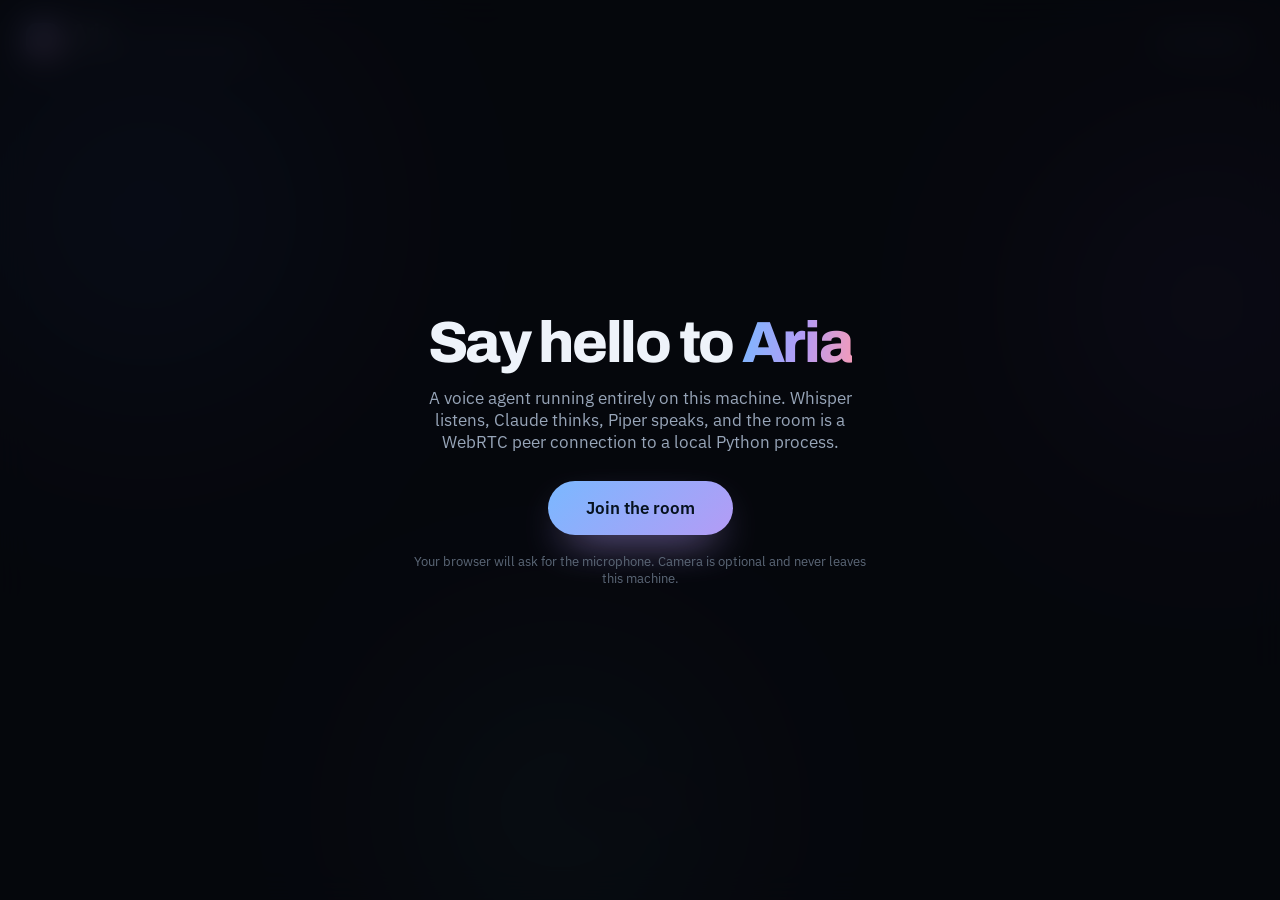
==== demos/03_voice_agent/web/index.html @ 54151c0b "demos: desktop RPA, Selenium web automation, self-hosted WebRTC voice agent 01 RPA        PyAutoGUI " ====
<!doctype html>
<html lang="en">
<head>
<meta charset="utf-8">
<meta name="viewport" content="width=device-width, initial-scale=1">
<title>Aria — live room</title>
<link rel="preconnect" href="https://fonts.googleapis.com">
<link rel="preconnect" href="https://fonts.gstatic.com" crossorigin>
<link rel="stylesheet" href="https://fonts.googleapis.com/css2?family=Archivo:wght@500;600;700;800&family=IBM+Plex+Sans:wght@400;500;600&display=swap">
<style>
:root{
  --bg:#06080D; --bg-2:#0B1018; --surface:#121927; --line:#1F2A3A;
  --txt:#EEF3FA; --txt-2:#97A5B8; --txt-3:#63718400;
  --blue:#7AB8FF; --violet:#B49BF5; --teal:#5FD9C4; --amber:#F5BE8B; --pink:#F49BB8; --green:#8FE39A;
  --ease:cubic-bezier(.16,1,.3,1);
  --fd:"Archivo",system-ui,sans-serif; --fb:"IBM Plex Sans",system-ui,sans-serif;
}
*,*::before,*::after{ box-sizing:border-box; }
html,body{ height:100%; }
body{
  margin:0; background:var(--bg); color:var(--txt); font-family:var(--fb);
  overflow:hidden; -webkit-font-smoothing:antialiased;
}

/* ---------- ambient field ---------- */
.aurora{ position:fixed; inset:-20%; z-index:0; filter:blur(90px); opacity:.55; pointer-events:none; }
.aurora i{
  position:absolute; border-radius:50%; display:block; mix-blend-mode:screen;
  animation:drift 22s var(--ease) infinite alternate;
}
.aurora i:nth-child(1){ width:46vw; height:46vw; left:6%;  top:8%;  background:radial-gradient(circle,#2F6CBF,transparent 66%); animation-duration:26s; }
.aurora i:nth-child(2){ width:40vw; height:40vw; right:4%; top:18%; background:radial-gradient(circle,#6B4FB0,transparent 66%); animation-duration:31s; animation-delay:-6s; }
.aurora i:nth-child(3){ width:38vw; height:38vw; left:32%; bottom:2%; background:radial-gradient(circle,#2C8C7E,transparent 66%); animation-duration:24s; animation-delay:-12s; }
@keyframes drift{
  from{ transform:translate3d(0,0,0) scale(1); }
  to  { transform:translate3d(6vw,-5vh,0) scale(1.22); }
}
.grid{
  position:fixed; inset:0; z-index:1; pointer-events:none; opacity:.16;
  background-image:linear-gradient(var(--line) 1px,transparent 1px),linear-gradient(90deg,var(--line) 1px,transparent 1px);
  background-size:64px 64px;
  -webkit-mask-image:radial-gradient(ellipse 70% 60% at 50% 45%,#000,transparent 78%);
          mask-image:radial-gradient(ellipse 70% 60% at 50% 45%,#000,transparent 78%);
}

/* ---------- stage ---------- */
.stage{ position:relative; z-index:2; height:100%; display:grid; grid-template-rows:auto 1fr auto; }

.bar{ display:flex; align-items:center; justify-content:space-between; gap:16px; padding:20px 26px; flex-wrap:wrap; }
.brandline{ display:flex; align-items:center; gap:12px; }
.orb{
  width:34px; height:34px; border-radius:11px;
  background:linear-gradient(140deg,var(--blue),var(--violet) 50%,var(--pink));
  box-shadow:0 0 28px -6px var(--violet);
  animation:breathe 4s var(--ease) infinite;
}
@keyframes breathe{ 0%,100%{ transform:scale(.92) rotate(0deg) } 50%{ transform:scale(1.05) rotate(8deg) } }
.brandline b{ font-family:var(--fd); font-weight:800; font-size:20px; letter-spacing:-.03em; display:block; line-height:1.1; }
.brandline span{ font-size:13px; color:var(--txt-2); }

.badges{ display:flex; gap:8px; flex-wrap:wrap; }
.badge{
  font-size:12.5px; color:var(--txt-2); border:1px solid var(--line);
  background:rgba(18,25,39,.7); padding:7px 13px; border-radius:100px; backdrop-filter:blur(8px);
  display:inline-flex; align-items:center; gap:7px; white-space:nowrap;
}
.badge b{ color:var(--txt); font-weight:600; }
.badge .d{ width:6px; height:6px; border-radius:50%; background:var(--teal); }

/* ---------- avatar ---------- */
.field{ position:relative; display:grid; place-items:center; min-height:0; }
#scene{ position:absolute; inset:0; width:100%; height:100%; }

.rings{ position:absolute; width:min(60vh,60vw); aspect-ratio:1; pointer-events:none; }
.rings i{
  position:absolute; inset:0; border-radius:50%; border:1px solid var(--blue);
  opacity:0; transform:scale(.62);
  animation:ripple 3.4s var(--ease) infinite;
}
.rings i:nth-child(2){ animation-delay:1.13s; border-color:var(--violet); }
.rings i:nth-child(3){ animation-delay:2.26s; border-color:var(--teal); }
@keyframes ripple{
  0%   { opacity:0;   transform:scale(.62); }
  18%  { opacity:.42; }
  100% { opacity:0;   transform:scale(1.28); }
}
body.speaking .rings i{ animation-duration:1.5s; }

.statepill{
  position:absolute; bottom:22px; left:50%; transform:translateX(-50%);
  display:inline-flex; align-items:center; gap:11px; padding:10px 20px;
  border-radius:100px; border:1px solid var(--line); background:rgba(11,16,24,.82);
  backdrop-filter:blur(12px); font-size:14px; color:var(--txt-2); white-space:nowrap;
  transition:border-color .5s var(--ease), color .5s var(--ease);
}
.statepill .dot{ width:9px; height:9px; border-radius:50%; background:var(--txt-2); transition:background .4s var(--ease), box-shadow .4s var(--ease); }
body.listening .statepill{ border-color:#2A4A63; color:var(--blue); }
body.listening .statepill .dot{ background:var(--blue); box-shadow:0 0 14px var(--blue); animation:blip 1.6s var(--ease) infinite; }
body.thinking  .statepill{ border-color:#463A66; color:var(--violet); }
body.thinking  .statepill .dot{ background:var(--violet); box-shadow:0 0 14px var(--violet); animation:blip .7s var(--ease) infinite; }
body.speaking  .statepill{ border-color:#2A5E55; color:var(--teal); }
body.speaking  .statepill .dot{ background:var(--teal); box-shadow:0 0 14px var(--teal); animation:blip .45s var(--ease) infinite; }
@keyframes blip{ 0%,100%{ transform:scale(.7); opacity:.65 } 50%{ transform:scale(1.15); opacity:1 } }

/* level meter */
.level{ position:absolute; bottom:70px; left:50%; transform:translateX(-50%); display:flex; gap:4px; align-items:flex-end; height:34px; }
.level i{ width:4px; border-radius:3px; background:var(--teal); height:4px; transition:height .08s linear, opacity .3s; opacity:.5; }

/* ---------- captions ---------- */
.captions{ padding:0 26px 26px; display:flex; flex-direction:column; gap:12px; align-items:center; }
.cap{
  max-width:min(940px,92vw); text-align:center; opacity:0; transform:translateY(14px);
  transition:opacity .55s var(--ease), transform .55s var(--ease);
}
.cap.on{ opacity:1; transform:none; }
.cap.agent{ font-family:var(--fd); font-weight:600; font-size:clamp(20px,3.1vw,34px); line-height:1.24; letter-spacing:-.025em; }
.cap.agent .w{ display:inline-block; opacity:0; transform:translateY(8px); animation:wordin .45s var(--ease) forwards; }
@keyframes wordin{ to{ opacity:1; transform:none; } }
.cap.user{ font-size:15.5px; color:var(--txt-2); }
.cap.user::before{ content:"you  "; color:var(--blue); font-weight:600; }

/* ---------- pip ---------- */
.pip{
  position:absolute; right:26px; bottom:26px; width:210px; aspect-ratio:4/3;
  border-radius:16px; overflow:hidden; border:1px solid var(--line);
  background:#000; box-shadow:0 26px 60px -30px #000;
  transform:translateY(16px); opacity:0; transition:opacity .7s var(--ease), transform .7s var(--ease);
}
.pip.on{ opacity:1; transform:none; }
.pip video{ width:100%; height:100%; object-fit:cover; transform:scaleX(-1); display:block; }
.pip span{ position:absolute; left:10px; bottom:8px; font-size:11.5px; color:#fff; text-shadow:0 1px 6px #000; }
@media (max-width:760px){ .pip{ width:132px; right:16px; bottom:16px; } }

/* ---------- join ---------- */
.gate{
  position:fixed; inset:0; z-index:20; display:grid; place-items:center;
  background:rgba(6,8,13,.86); backdrop-filter:blur(16px);
  transition:opacity .7s var(--ease), visibility .7s;
}
.gate.gone{ opacity:0; visibility:hidden; }
.gate .box{ text-align:center; max-width:520px; padding:32px; }
.gate h1{ font-family:var(--fd); font-weight:800; font-size:clamp(34px,6vw,58px); letter-spacing:-.04em; margin:0 0 14px; line-height:1.02; }
.gate h1 em{ font-style:normal; background:linear-gradient(100deg,var(--blue),var(--violet) 55%,var(--pink)); -webkit-background-clip:text; background-clip:text; color:transparent; }
.gate p{ color:var(--txt-2); font-size:17px; margin:0 0 28px; }
.join{
  font-family:var(--fb); font-size:17px; font-weight:600; padding:16px 38px; border-radius:100px;
  background:linear-gradient(135deg,var(--blue),var(--violet)); color:#06121F; border:0; cursor:pointer;
  box-shadow:0 18px 44px -18px var(--violet); transition:transform .4s var(--ease), filter .4s var(--ease);
}
.join:hover{ transform:translateY(-2px); filter:brightness(1.08); }
.join:disabled{ opacity:.55; cursor:wait; transform:none; }
.gate small{ display:block; margin-top:18px; color:#5C6878; font-size:13px; }

@media (prefers-reduced-motion: reduce){
  *,*::before,*::after{ animation-duration:.01ms !important; animation-iteration-count:1 !important; transition-duration:.01ms !important; }
}
</style>
</head>
<body class="idle">

<div class="aurora" aria-hidden="true"><i></i><i></i><i></i></div>
<div class="grid" aria-hidden="true"></div>

<div class="stage">
  <div class="bar">
    <div class="brandline">
      <span class="orb" aria-hidden="true"></span>
      <span><b>Aria</b><span>live room · self-hosted WebRTC</span></span>
    </div>
    <div class="badges" id="badges">
      <span class="badge"><span class="d"></span>connecting</span>
    </div>
  </div>

  <div class="field">
    <canvas id="scene"></canvas>
    <div class="rings" aria-hidden="true"><i></i><i></i><i></i></div>
    <div class="level" id="level" aria-hidden="true"></div>
    <div class="statepill"><span class="dot"></span><span id="stateText">waiting to join</span></div>
    <div class="pip" id="pip"><video id="cam" autoplay playsinline muted></video><span>you</span></div>
  </div>

  <div class="captions">
    <div class="cap user" id="capUser"></div>
    <div class="cap agent" id="capAgent"></div>
  </div>
</div>

<div class="gate" id="gate">
  <div class="box">
    <h1>Say hello to <em>Aria</em></h1>
    <p>A voice agent running entirely on this machine. Whisper listens, Claude thinks,
       Piper speaks, and the room is a WebRTC peer connection to a local Python process.</p>
    <button class="join" id="joinBtn">Join the room</button>
    <small>Your browser will ask for the microphone. Camera is optional and never leaves this machine.</small>
  </div>
</div>

<audio id="agentAudio" autoplay></audio>

<script type="importmap">
{ "imports": { "three": "https://cdn.jsdelivr.net/npm/three@0.169.0/build/three.module.js" } }
</script>
<script type="module" src="/static/app.js"></script>
</body>
</html>
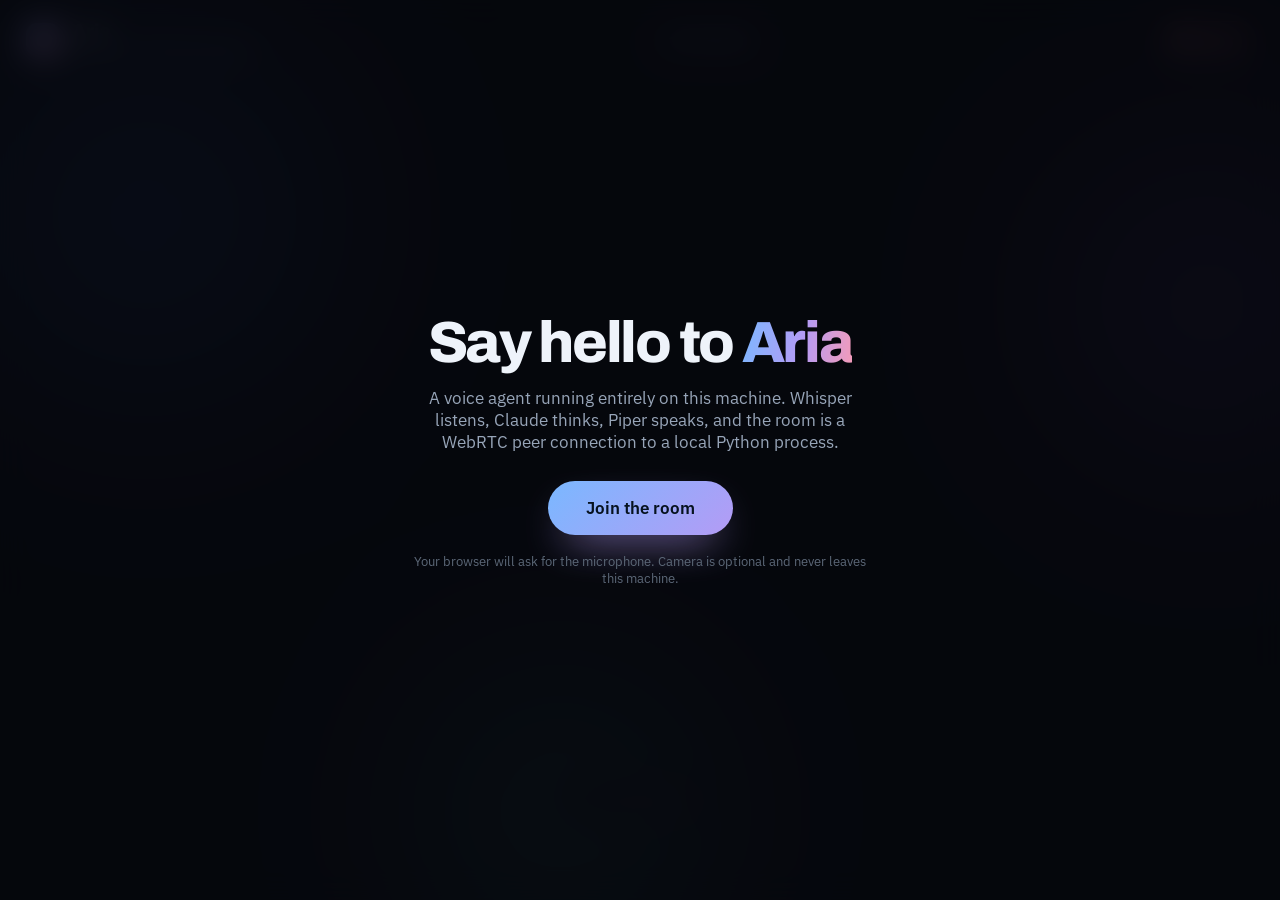
==== commit 59960bb7: "Voice agent: a Leave button that actually hangs up A call with no way out but closing the tab. The b" ====
--- a/demos/03_voice_agent/web/index.html
+++ b/demos/03_voice_agent/web/index.html
@@ -59,6 +59,24 @@
 .brandline span{ font-size:13px; color:var(--txt-2); }
 
 .badges{ display:flex; gap:8px; flex-wrap:wrap; }
+.leave{
+  display:inline-flex; align-items:center; gap:8px; padding:9px 16px 9px 13px;
+  border:1px solid rgba(255,120,130,.38); border-radius:999px; cursor:pointer;
+  background:rgba(255,90,105,.12); color:#ffb3bb; font:inherit; font-size:13.5px;
+  font-weight:600; letter-spacing:.01em; transition:background .2s, border-color .2s, color .2s;
+}
+.leave:hover{ background:rgba(255,90,105,.22); border-color:rgba(255,120,130,.7); color:#ffd2d7; }
+.leave:active{ transform:translateY(1px); }
+.leave .x{
+  width:16px; height:16px; border-radius:50%; background:currentColor; position:relative;
+  flex:none; opacity:.9;
+}
+/* the handset, rotated: the universal "hang up" and it needs no label to read */
+.leave .x::before{
+  content:""; position:absolute; inset:0; margin:auto; width:9px; height:9px;
+  border:2px solid #16161c; border-radius:3px 3px 0 0; border-bottom:0;
+  transform:rotate(135deg); top:3px;
+}
 .badge{
   font-size:12.5px; color:var(--txt-2); border:1px solid var(--line);
   background:rgba(18,25,39,.7); padding:7px 13px; border-radius:100px; backdrop-filter:blur(8px);
@@ -118,6 +136,15 @@
 @keyframes wordin{ to{ opacity:1; transform:none; } }
 .cap.user{ font-size:15.5px; color:var(--txt-2); }
 .cap.user::before{ content:"you  "; color:var(--blue); font-weight:600; }
+/* A partial is a re-decode of a half-spoken sentence and its last words will
+   change. Showing it in the same weight as a settled line makes the UI look
+   like it keeps correcting itself, so it reads as provisional instead. */
+.cap.user.live{ color:var(--txt-3); font-style:italic; }
+.cap.user.live::after{
+  content:""; display:inline-block; width:2px; height:1em; margin-left:5px;
+  vertical-align:-2px; background:var(--blue); animation:caret 1s steps(2) infinite;
+}
+@keyframes caret{ 50%{ opacity:0; } }
 
 /* ---------- pip ---------- */
 .pip{
@@ -170,6 +197,9 @@
     <div class="badges" id="badges">
       <span class="badge"><span class="d"></span>connecting</span>
     </div>
+    <button class="leave" id="leaveBtn" hidden>
+      <span class="x" aria-hidden="true"></span>Leave
+    </button>
   </div>
 
   <div class="field">
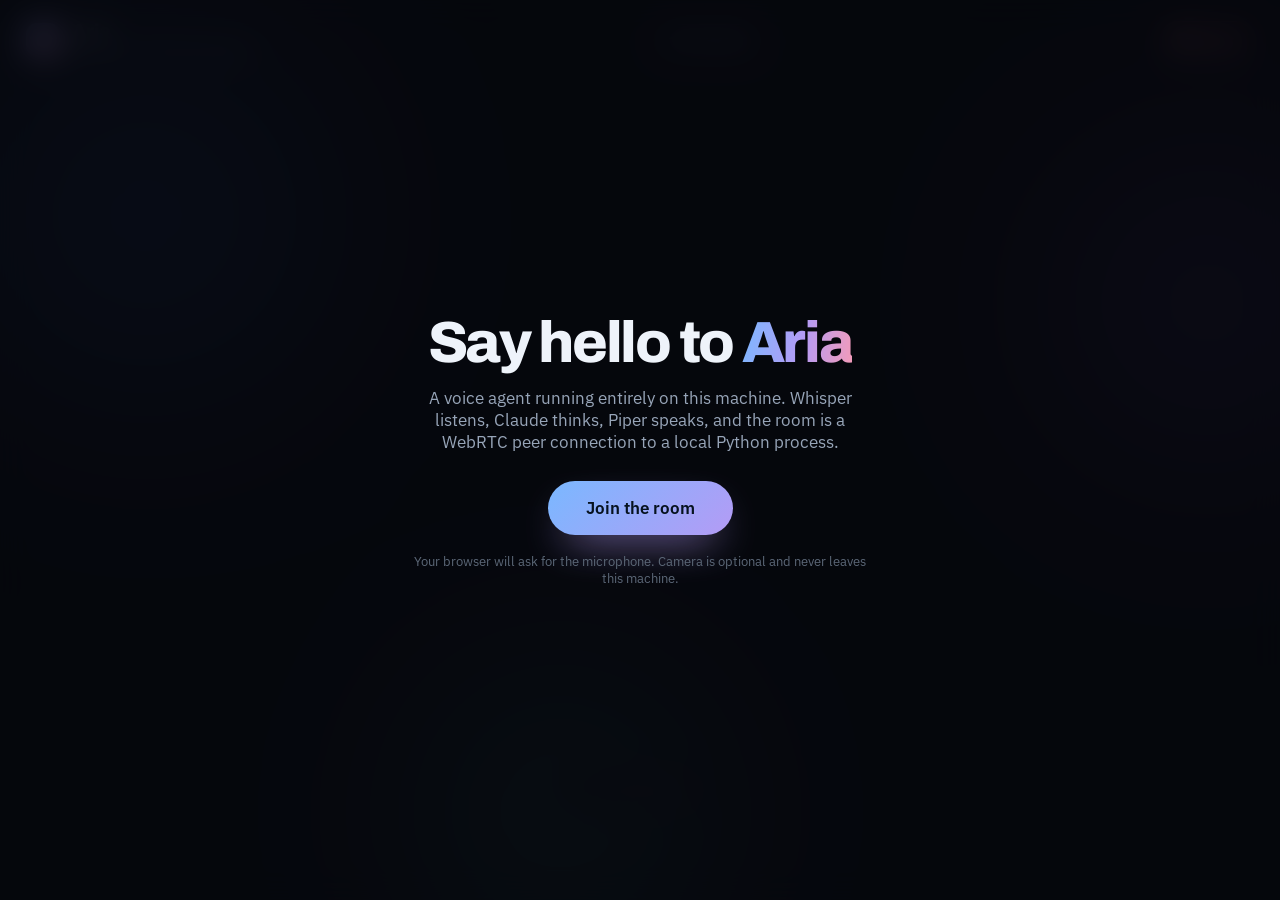
==== commit a572ae37: "Voice agent: cloud brain option and pipeline updates Co-Authored-By: Claude Opus 5.5 <noreply@anthro" ====
--- a/demos/03_voice_agent/web/index.html
+++ b/demos/03_voice_agent/web/index.html
@@ -10,7 +10,7 @@
 <style>
 :root{
   --bg:#06080D; --bg-2:#0B1018; --surface:#121927; --line:#1F2A3A;
-  --txt:#EEF3FA; --txt-2:#97A5B8; --txt-3:#63718400;
+  --txt:#EEF3FA; --txt-2:#97A5B8; --txt-3:#637184;
   --blue:#7AB8FF; --violet:#B49BF5; --teal:#5FD9C4; --amber:#F5BE8B; --pink:#F49BB8; --green:#8FE39A;
   --ease:cubic-bezier(.16,1,.3,1);
   --fd:"Archivo",system-ui,sans-serif; --fb:"IBM Plex Sans",system-ui,sans-serif;
@@ -134,12 +134,18 @@
 .cap.agent{ font-family:var(--fd); font-weight:600; font-size:clamp(20px,3.1vw,34px); line-height:1.24; letter-spacing:-.025em; }
 .cap.agent .w{ display:inline-block; opacity:0; transform:translateY(8px); animation:wordin .45s var(--ease) forwards; }
 @keyframes wordin{ to{ opacity:1; transform:none; } }
-.cap.user{ font-size:15.5px; color:var(--txt-2); }
+.cap.user{ font-size:clamp(17px,2vw,22px); line-height:1.35; color:var(--txt); min-height:1.4em; }
 .cap.user::before{ content:"you  "; color:var(--blue); font-weight:600; }
 /* A partial is a re-decode of a half-spoken sentence and its last words will
    change. Showing it in the same weight as a settled line makes the UI look
    like it keeps correcting itself, so it reads as provisional instead. */
-.cap.user.live{ color:var(--txt-3); font-style:italic; }
+/* Its own keyframe: `wordin` only declares a `to`, and relies on .w having
+   set the start state in CSS. With no `from` these spans would animate from
+   their computed style, which is already the finished one, and nothing would
+   appear to happen. */
+.cap .nw{ display:inline; animation:newword .24s var(--ease) both; }
+@keyframes newword{ from{ opacity:0; filter:blur(2px); } to{ opacity:1; filter:none; } }
+.cap.user.live{ color:var(--txt-2); font-style:italic; opacity:.85; }
 .cap.user.live::after{
   content:""; display:inline-block; width:2px; height:1em; margin-left:5px;
   vertical-align:-2px; background:var(--blue); animation:caret 1s steps(2) infinite;
